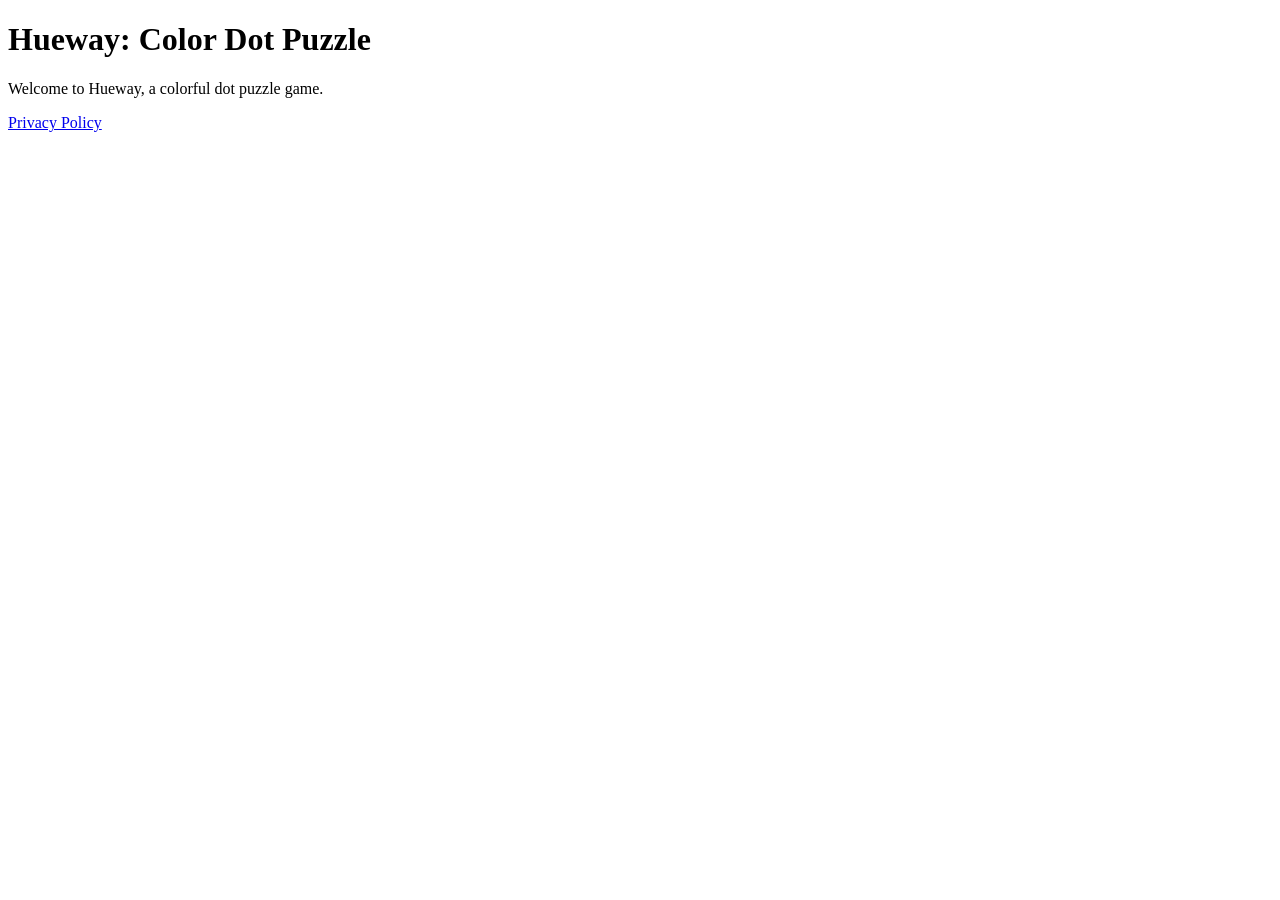
==== hueway/index.html @ 5fd6cd40 "index and privacy" ====
﻿<!DOCTYPE html>
<html lang="en">
<head>
  <meta charset="UTF-8">
  <meta name="viewport" content="width=device-width, initial-scale=1">
  <title>Hueway: Color Dot Puzzle</title>
</head>
<body>
  <h1>Hueway: Color Dot Puzzle</h1>
  <p>Welcome to Hueway, a colorful dot puzzle game.</p>
  <p><a href="./privacy.html">Privacy Policy</a></p>
</body>
</html>
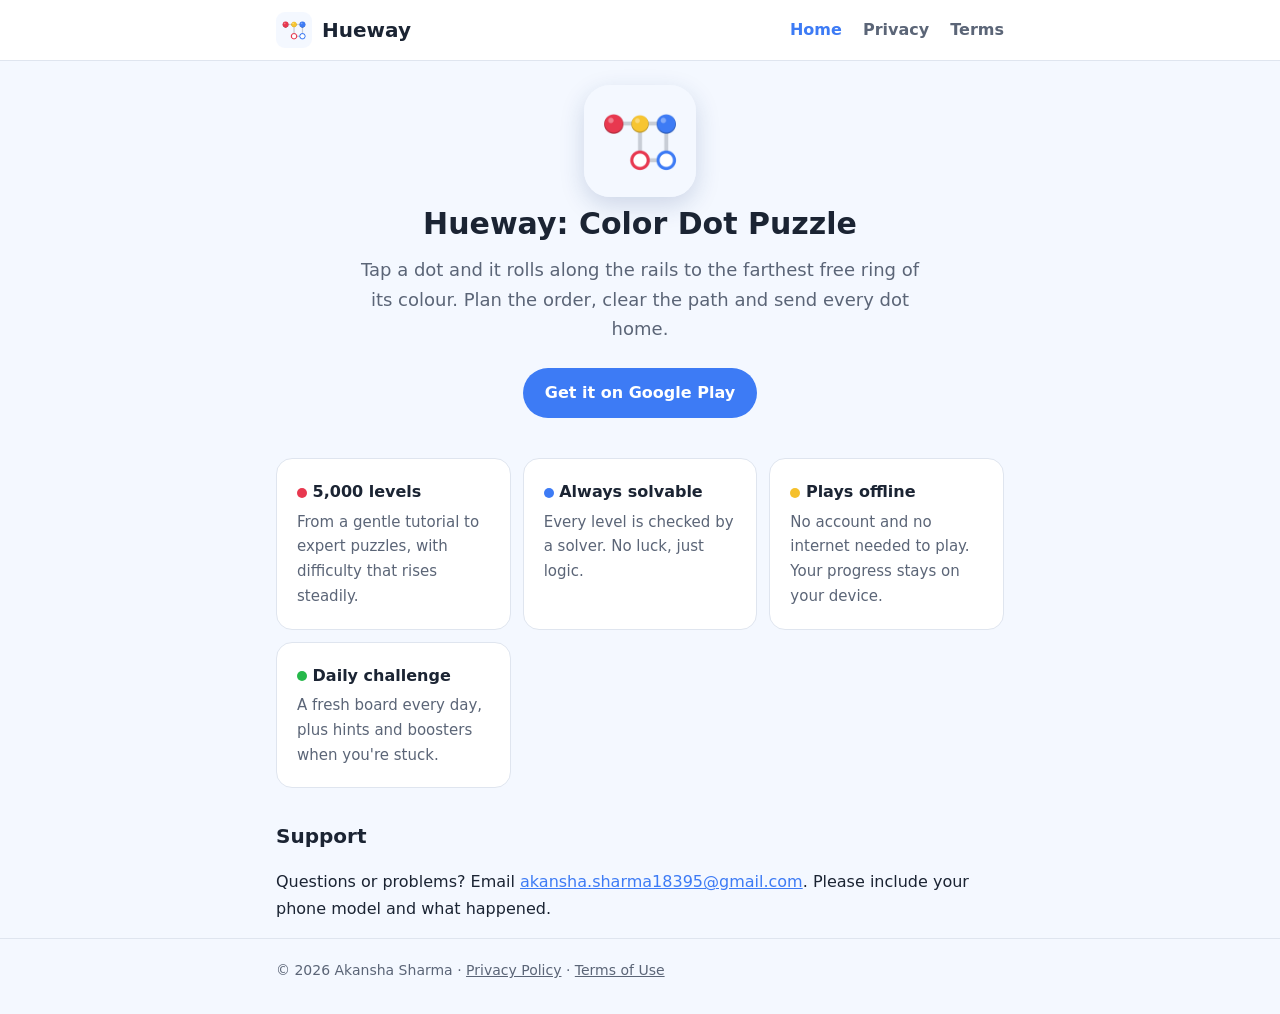
==== commit 6e33add6: "Add files via upload" ====
--- a/hueway/index.html
+++ b/hueway/index.html
@@ -1,13 +1,60 @@
-﻿<!DOCTYPE html>
+<!doctype html>
 <html lang="en">
 <head>
-  <meta charset="UTF-8">
-  <meta name="viewport" content="width=device-width, initial-scale=1">
-  <title>Hueway: Color Dot Puzzle</title>
+<meta charset="utf-8">
+<meta name="viewport" content="width=device-width, initial-scale=1">
+<title>Hueway: Color Dot Puzzle</title>
+<meta name="description" content="Hueway is a calm, clever colour puzzle for Android. Slide each dot home to its colour ring across 5,000 levels, fully offline.">
+<link rel="icon" href="icon.png">
+<link rel="stylesheet" href="style.css">
 </head>
 <body>
-  <h1>Hueway: Color Dot Puzzle</h1>
-  <p>Welcome to Hueway, a colorful dot puzzle game.</p>
-  <p><a href="./privacy.html">Privacy Policy</a></p>
+<header class="site">
+  <div class="wrap">
+    <a class="brand" href="index.html"><img src="icon.png" alt="">Hueway</a>
+    <nav>
+      <a href="index.html" aria-current="page">Home</a>
+      <a href="privacy.html">Privacy</a>
+      <a href="terms.html">Terms</a>
+    </nav>
+  </div>
+</header>
+
+<main class="wrap">
+  <section class="hero">
+    <img src="icon.png" alt="Hueway app icon">
+    <h1>Hueway: Color Dot Puzzle</h1>
+    <p class="lead">Tap a dot and it rolls along the rails to the farthest free ring of its colour. Plan the order, clear the path and send every dot home.</p>
+    <a class="button" href="https://play.google.com/store/apps/details?id=com.akanshasharma.hueway">Get it on Google Play</a>
+  </section>
+
+  <div class="features">
+    <div class="card">
+      <h3><span class="dots"><i style="background:var(--red)"></i></span> 5,000 levels</h3>
+      <p>From a gentle tutorial to expert puzzles, with difficulty that rises steadily.</p>
+    </div>
+    <div class="card">
+      <h3><span class="dots"><i style="background:var(--primary)"></i></span> Always solvable</h3>
+      <p>Every level is checked by a solver. No luck, just logic.</p>
+    </div>
+    <div class="card">
+      <h3><span class="dots"><i style="background:var(--yellow)"></i></span> Plays offline</h3>
+      <p>No account and no internet needed to play. Your progress stays on your device.</p>
+    </div>
+    <div class="card">
+      <h3><span class="dots"><i style="background:var(--green)"></i></span> Daily challenge</h3>
+      <p>A fresh board every day, plus hints and boosters when you're stuck.</p>
+    </div>
+  </div>
+
+  <h2>Support</h2>
+  <p>Questions or problems? Email <a href="mailto:akansha.sharma18395@gmail.com">akansha.sharma18395@gmail.com</a>. Please include your phone model and what happened.</p>
+</main>
+
+<footer class="site">
+  <div class="wrap">
+    © 2026 Akansha Sharma · <a href="privacy.html">Privacy Policy</a> · <a href="terms.html">Terms of Use</a>
+  </div>
+</footer>
 </body>
-</html>
+</html>
--- a/hueway/style.css
+++ b/hueway/style.css
@@ -0,0 +1,68 @@
+:root {
+  --bg: #f4f8ff;
+  --surface: #ffffff;
+  --text: #1b2433;
+  --muted: #5b6577;
+  --line: #dfe5ef;
+  --primary: #3d7bf5;
+  --primary-dark: #2456c4;
+  --red: #e8384f;
+  --yellow: #f5c02c;
+  --green: #25b84a;
+}
+@media (prefers-color-scheme: dark) {
+  :root {
+    --bg: #0f1520;
+    --surface: #18202e;
+    --text: #e9eef7;
+    --muted: #a3adbf;
+    --line: #2a3446;
+    --primary: #6b9cff;
+    --primary-dark: #9dbdff;
+  }
+}
+* { box-sizing: border-box; }
+html { -webkit-text-size-adjust: 100%; }
+body {
+  margin: 0;
+  background: var(--bg);
+  color: var(--text);
+  font: 16px/1.65 system-ui, -apple-system, "Segoe UI", Roboto, sans-serif;
+}
+a { color: var(--primary); }
+a:hover { color: var(--primary-dark); }
+.wrap { max-width: 760px; margin: 0 auto; padding: 0 16px; }
+header.site {
+  border-bottom: 1px solid var(--line);
+  background: var(--surface);
+}
+header.site .wrap { display: flex; align-items: center; justify-content: space-between; gap: 12px; padding-top: 12px; padding-bottom: 12px; flex-wrap: wrap; }
+.brand { display: flex; align-items: center; gap: 10px; font-weight: 800; font-size: 20px; color: var(--text); text-decoration: none; }
+.brand img { width: 36px; height: 36px; border-radius: 9px; }
+nav a { margin-left: 16px; text-decoration: none; font-weight: 600; color: var(--muted); }
+nav a:first-child { margin-left: 0; }
+nav a[aria-current="page"] { color: var(--primary); }
+main { padding: 32px 0 48px; }
+h1 { font-size: 30px; line-height: 1.25; margin: 0 0 8px; }
+h2 { font-size: 20px; margin: 32px 0 8px; }
+.meta { color: var(--muted); margin: 0 0 24px; }
+.card { background: var(--surface); border: 1px solid var(--line); border-radius: 16px; padding: 20px; margin: 16px 0; }
+ul { padding-left: 22px; }
+li { margin: 4px 0; }
+.hero { text-align: center; padding: 24px 0 8px; }
+.hero img { width: 112px; height: 112px; border-radius: 26px; box-shadow: 0 8px 24px rgba(30, 60, 120, 0.18); }
+.hero p.lead { font-size: 18px; color: var(--muted); max-width: 560px; margin: 12px auto 24px; }
+.button {
+  display: inline-block; background: var(--primary); color: #fff; text-decoration: none; font-weight: 700;
+  padding: 12px 22px; border-radius: 999px;
+}
+.button:hover { background: var(--primary-dark); color: #fff; }
+.features { display: grid; grid-template-columns: repeat(auto-fit, minmax(210px, 1fr)); gap: 12px; margin-top: 32px; }
+.features .card { margin: 0; }
+.features h3 { margin: 0 0 4px; font-size: 16px; }
+.features p { margin: 0; color: var(--muted); font-size: 15px; }
+.dots { display: inline-flex; gap: 6px; vertical-align: middle; }
+.dots i { width: 10px; height: 10px; border-radius: 50%; display: inline-block; }
+footer.site { border-top: 1px solid var(--line); color: var(--muted); font-size: 14px; padding: 20px 0 32px; }
+footer.site a { color: var(--muted); }
+.todo { background: #fff4c2; color: #5c4700; padding: 0 4px; border-radius: 4px; }
